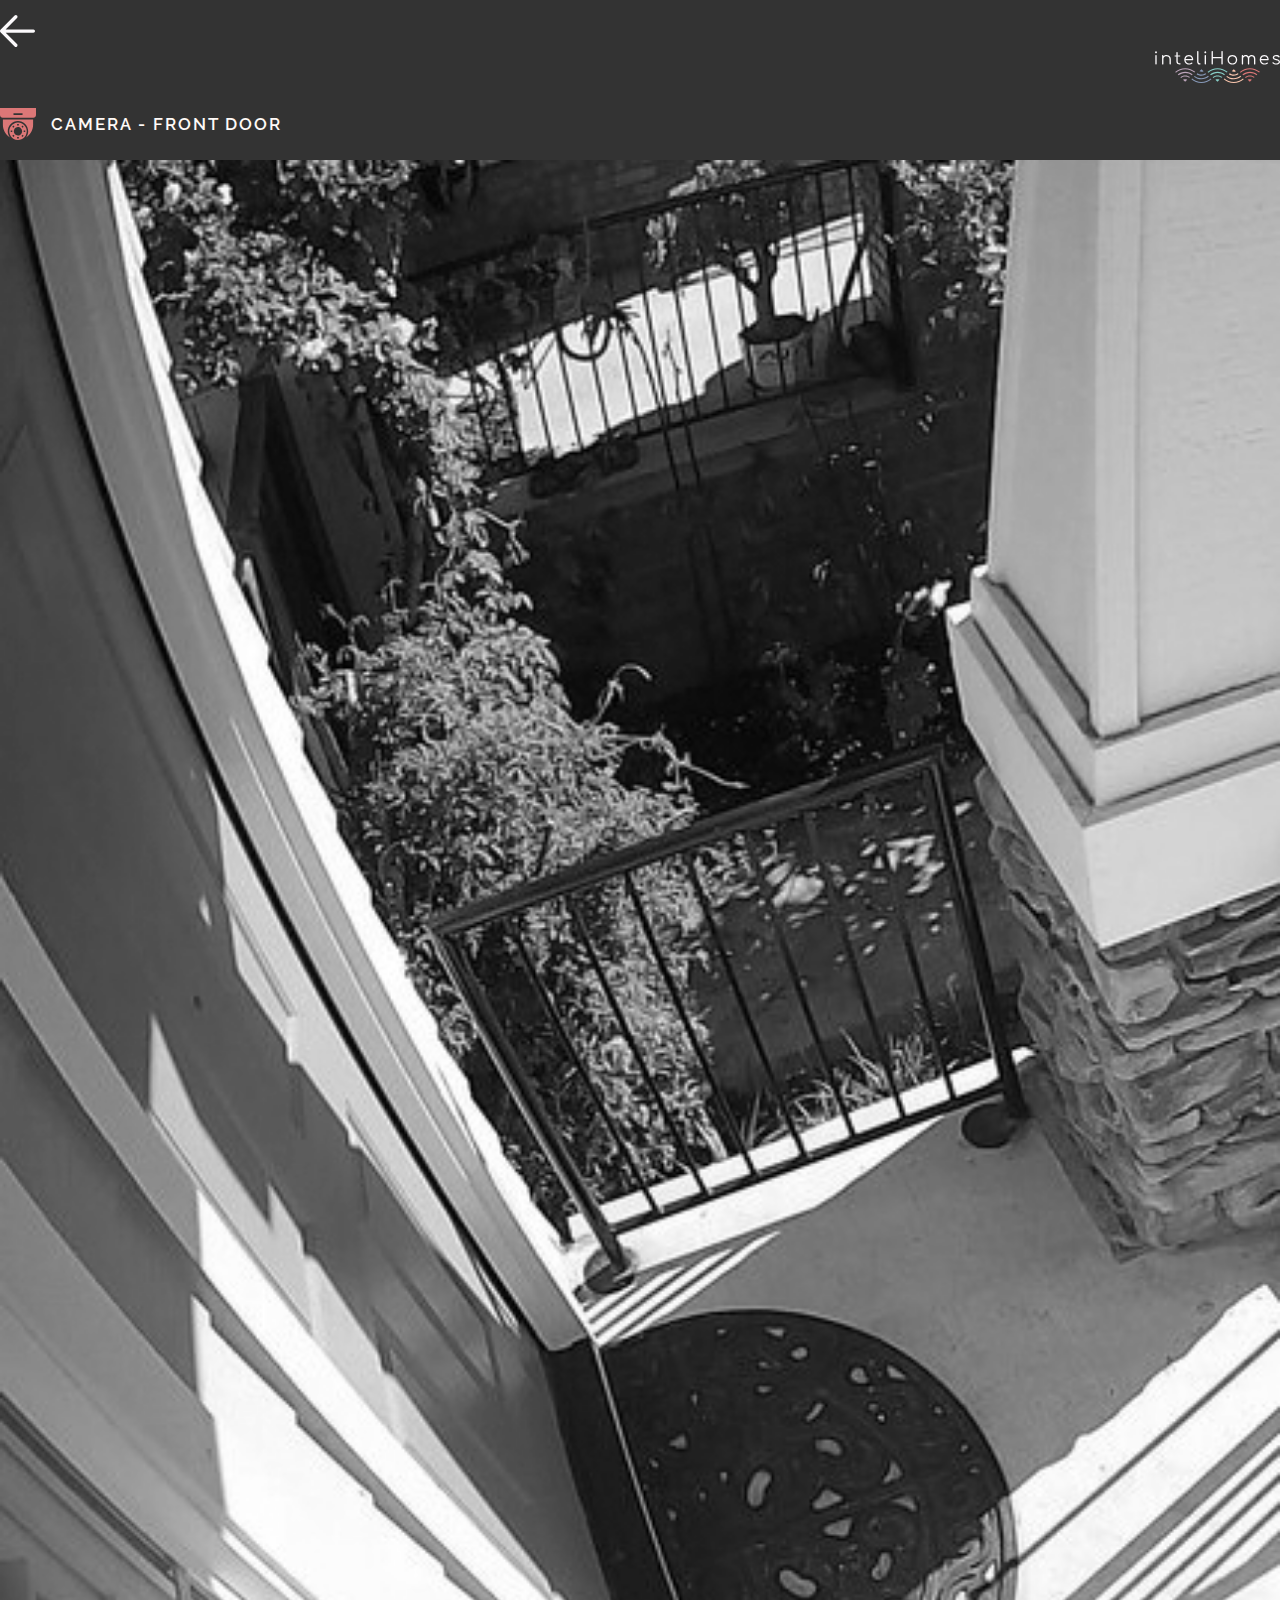
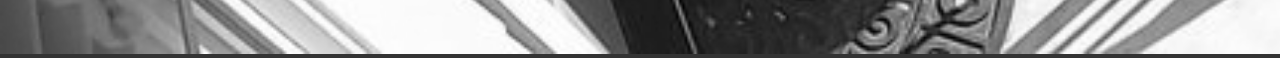
==== cameraOne.html @ 01de30e2 "finished the 2 camera pages" ====
<!DOCTYPE html>
<html>

<head>
    <meta charset="UTF-8">
    <meta name="viewport" content="width=device-width,initial-scale=1">
    <title>Camera One</title>
    <!-- favicon -->
    <link rel="shortcut icon" href="images/favicon/favicon.png">
    <!-- google fonts -->
    <link href="https://fonts.googleapis.com/css?family=Open+Sans:400,600,700|Raleway:400,500,600" rel="stylesheet">
    <!-- bootstrap -->
    <link rel="stylesheet" href="https://stackpath.bootstrapcdn.com/bootstrap/4.1.3/css/bootstrap.min.css"
        integrity="sha384-MCw98/SFnGE8fJT3GXwEOngsV7Zt27NXFoaoApmYm81iuXoPkFOJwJ8ERdknLPMO" crossorigin="anonymous">
    <!-- css -->
    <link rel="stylesheet" href="mainCss/css/style.css" type="text/css">
</head>

<body>
    <div class="container-fluid masterContain">
        <!-- navBar -->
        <div class="row cameraNav">
            <div class="col-6 cameraNav__arrow">
                <a href="securityMain.html">
                    <img class="" src="images/icons/backArrow.svg">
                </a>
            </div>
            <div class="col-6 cameraNav__logo">
                <img src="images/icons/logo.svg">
            </div>
        </div>
        <!-- heading -->
        <div class="row">
            <div class="col-12 cameraHeading">
                <img src="images/icons/camera.svg">
                <p>CAMERA - FRONT DOOR</p>
            </div>
        </div>
        <!-- camera image -->
        <div class="row">
            <div class="col-12">
                <div class="cameraImage">
                    <img src="images/photos/frontDoor.png" alt="">
                </div>
            </div>
        </div>

        



    <!-- javascript links -->
    <script src="https://code.jquery.com/jquery-3.3.1.slim.min.js"
        integrity="sha384-q8i/X+965DzO0rT7abK41JStQIAqVgRVzpbzo5smXKp4YfRvH+8abtTE1Pi6jizo" crossorigin="anonymous">
    </script>
    <script src="https://cdnjs.cloudflare.com/ajax/libs/popper.js/1.14.3/umd/popper.min.js"
        integrity="sha384-ZMP7rVo3mIykV+2+9J3UJ46jBk0WLaUAdn689aCwoqbBJiSnjAK/l8WvCWPIPm49" crossorigin="anonymous">
    </script>
    <script src="https://stackpath.bootstrapcdn.com/bootstrap/4.1.3/js/bootstrap.min.js"
        integrity="sha384-ChfqqxuZUCnJSK3+MXmPNIyE6ZbWh2IMqE241rYiqJxyMiZ6OW/JmZQ5stwEULTy" crossorigin="anonymous">
    </script>
    <script type="text/javascript" src="js/script.js"></script>
</body>

</html>
---- mainCss/css/style.css ----
* {
  padding: 0px;
  margin: 0px;
  box-sizing: border-box;
  list-style-type: none;
  text-decoration: none; }

html, body {
  height: 100%;
  width: 100%;
  background-color: #1F171D; }

.masterContain {
  background-color: #333; }

.signIn {
  width: 320px;
  height: 640px;
  position: absolute;
  top: 50%;
  left: 50%;
  margin-left: -160px;
  margin-top: -320px;
  background-color: #ccc; }

.dashHead {
  width: 100%; }

.dashHead__col {
  padding-top: 15px;
  padding-bottom: 15px; }

.dashHead__logo {
  height: 40px; }

.dashbody__welcome {
  display: flex;
  align-items: center; }

.dashBody__welcome--speech {
  position: relative;
  margin-bottom: 10px;
  margin-top: 10px; }

.dashBody__welcome--text {
  font-family: raleway;
  font-size: 4.3vw;
  border-left: solid 2px #DC7272;
  padding-left: 10px;
  position: absolute;
  left: 13%;
  top: 9%; }

.dashBody__welcome--space {
  letter-spacing: 3px; }

.dashBody__temp {
  margin-top: 20px; }

.tempTab {
  display: none; }

.dashBody__secure {
  display: flex;
  align-items: center;
  border-top: solid 3px #83CFC7;
  border-bottom: solid 3px #83CFC7;
  margin-top: 25px;
  padding-top: 10px;
  padding-bottom: 10px; }

.dashBody__secureText {
  padding-left: 0px;
  padding-right: 0px; }

.dashBody__secureText p {
  font-family: open sans;
  font-size: 2vh;
  font-weight: 600;
  color: #FFFAF7;
  letter-spacing: 2px;
  margin-bottom: 0px; }

.dashBody__secureTick {
  display: flex;
  justify-content: flex-end;
  padding-left: 0px;
  padding-right: 0px; }

.dashBody__secureTick img {
  height: 31px; }

.dashBody__home {
  display: flex;
  align-items: center;
  padding-top: 15px;
  padding-bottom: 10px;
  margin-top: 10px; }

.dashBody__home p {
  font-size: 2.4vh;
  font-family: open sans;
  font-weight: 600;
  color: #FFFAF7;
  margin-bottom: 0px;
  margin-right: 15px; }

.dashBody__home img {
  height: 23px;
  margin-bottom: 9px; }

.dashBody__security {
  display: flex;
  align-items: center;
  padding-top: 8px;
  padding-bottom: 8px;
  margin-top: 10px;
  border: solid 4px #DC7272;
  border-radius: 30px; }

.dashBody__security img {
  height: 32px;
  margin-left: 15px; }

.dashBody__security p {
  font-size: 2.4vh;
  font-family: raleway;
  font-weight: 600;
  color: #FFFAF7;
  letter-spacing: 2px;
  margin-left: 15px;
  margin-bottom: 0px; }

.dashBody__entertainment {
  display: flex;
  align-items: center;
  padding-top: 8px;
  padding-bottom: 8px;
  margin-top: 30px;
  border: solid 4px #83CFC7;
  border-radius: 30px; }

.dashBody__entertainment img {
  height: 32px;
  margin-left: 15px; }

.dashBody__entertainment p {
  font-size: 2.4vh;
  font-family: raleway;
  font-weight: 600;
  color: #FFFAF7;
  letter-spacing: 2px;
  margin-left: 15px;
  margin-bottom: 0px; }

.dashBody__electricity {
  display: flex;
  align-items: center;
  padding-top: 8px;
  padding-bottom: 8px;
  margin-top: 30px;
  margin-bottom: 30px;
  border: solid 4px #FCC6AC;
  border-radius: 30px; }

.dashBody__electricity img {
  height: 32px;
  margin-left: 15px; }

.dashBody__electricity p {
  font-size: 2.4vh;
  font-family: raleway;
  font-weight: 600;
  color: #FFFAF7;
  letter-spacing: 2px;
  margin-left: 15px;
  margin-bottom: 0px; }

.securityNav {
  padding-top: 15px;
  padding-bottom: 5px; }

.securityNav__arrow img {
  height: 32px; }

.securityNav__logo {
  display: flex;
  justify-content: flex-end; }

.securityNav__logo img {
  height: 32px; }

.securityHeading {
  padding-top: 10px;
  padding-bottom: 10px;
  display: flex;
  align-items: center; }

.securityHeading img {
  height: 32px; }

.securityHeading p {
  font-size: 30px;
  font-family: raleway;
  font-weight: 600;
  color: #FFFAF7;
  letter-spacing: 2px;
  margin-left: 15px;
  margin-bottom: 0px; }

.securityLock {
  border: solid 4px #DC7272;
  border-radius: 30px;
  padding: 15px 15px 7px 15px;
  margin-bottom: 25px; }

.securityLock__heading p {
  font-family: open sans;
  font-weight: 600;
  font-size: 20px;
  letter-spacing: 2px;
  color: #FFFAF7;
  margin-bottom: 10px; }

.securityLock__frontDoor {
  display: flex;
  align-items: center; }

.securityLock__frontDoor--text {
  padding: 0; }

.securityLock__frontDoor--text p {
  font-family: raleway;
  font-weight: 400;
  font-size: 20px;
  letter-spacing: 2px;
  color: #FFFAF7;
  margin-bottom: 10px; }

.securityLock__frontDoor--icons {
  padding: 0;
  display: flex;
  justify-content: flex-end; }

.lockIcons {
  height: 20px;
  margin-bottom: 10px;
  margin-left: 15px; }

.securityLock__backDoor {
  display: flex;
  align-items: center; }

.securityLock__backDoor--text {
  padding: 0; }

.securityLock__backDoor--text p {
  font-family: raleway;
  font-weight: 400;
  font-size: 20px;
  letter-spacing: 2px;
  color: #FFFAF7;
  margin-bottom: 10px; }

.securityLock__backDoor--icons {
  padding: 0;
  display: flex;
  justify-content: flex-end; }

.securityLock__garageDoor {
  display: flex;
  align-items: center; }

.securityLock__garageDoor--text {
  padding: 0; }

.securityLock__garageDoor--text p {
  font-family: raleway;
  font-weight: 400;
  font-size: 20px;
  letter-spacing: 2px;
  color: #FFFAF7;
  margin-bottom: 10px; }

.securityLock__garageDoor--icons {
  padding: 0;
  display: flex;
  justify-content: flex-end; }

.securitySmoke {
  border: solid 4px #DC7272;
  border-radius: 30px;
  padding: 15px 15px 7px 15px;
  margin-bottom: 25px; }

.securitySmoke__heading p {
  font-family: open sans;
  font-weight: 600;
  font-size: 20px;
  letter-spacing: 2px;
  color: #FFFAF7;
  margin-bottom: 10px; }

.securitySmoke__livingRoom {
  display: flex;
  align-items: center; }

.securitySmoke__livingRoom--text {
  padding: 0; }

.securitySmoke__livingRoom--text p {
  font-family: raleway;
  font-weight: 400;
  font-size: 20px;
  letter-spacing: 2px;
  color: #FFFAF7;
  margin-bottom: 10px; }

.securitySmoke__livingRoom--icons {
  padding: 0;
  display: flex;
  justify-content: flex-end; }

.smokeIcons {
  height: 20px;
  margin-bottom: 10px;
  margin-left: 15px; }

.securitySmoke__bedRoom {
  display: flex;
  align-items: center; }

.securitySmoke__bedRoom--text {
  padding: 0; }

.securitySmoke__bedRoom--text p {
  font-family: raleway;
  font-weight: 400;
  font-size: 20px;
  letter-spacing: 2px;
  color: #FFFAF7;
  margin-bottom: 10px; }

.securitySmoke__bedRoom--icons {
  padding: 0;
  display: flex;
  justify-content: flex-end; }

.securitySmoke__kitchen {
  display: flex;
  align-items: center; }

.securitySmoke__kitchen--text {
  padding: 0; }

.securitySmoke__kitchen--text p {
  font-family: raleway;
  font-weight: 400;
  font-size: 20px;
  letter-spacing: 2px;
  color: #FFFAF7;
  margin-bottom: 10px; }

.securitySmoke__kitchen--icons {
  padding: 0;
  display: flex;
  justify-content: flex-end; }

.securityCamera {
  border: solid 4px #DC7272;
  border-radius: 30px;
  padding: 15px 15px 7px 15px;
  margin-bottom: 25px; }

.securityCamera__heading p {
  font-family: open sans;
  font-weight: 600;
  font-size: 20px;
  letter-spacing: 2px;
  color: #FFFAF7;
  margin-bottom: 10px; }

.securityCamera__frontDoor {
  display: flex;
  align-items: center; }

.securityCamera__frontDoor--text {
  padding: 0; }

.securityCamera__frontDoor--text p {
  font-family: raleway;
  font-weight: 400;
  font-size: 20px;
  letter-spacing: 2px;
  color: #FFFAF7;
  margin-bottom: 10px; }

.securityCamera__frontDoor--icons {
  padding: 0;
  display: flex;
  justify-content: flex-end; }

.cameraIcons {
  height: 20px;
  margin-bottom: 10px;
  margin-left: 15px; }

.securityCamera__backDoor {
  display: flex;
  align-items: center; }

.securityCamera__backDoor--text {
  padding: 0; }

.securityCamera__backDoor--text p {
  font-family: raleway;
  font-weight: 400;
  font-size: 20px;
  letter-spacing: 2px;
  color: #FFFAF7;
  margin-bottom: 10px; }

.securityCamera__backDoor--icons {
  padding: 0;
  display: flex;
  justify-content: flex-end; }

.securityCamera__livingRoom {
  display: flex;
  align-items: center; }

.securityCamera__livingRoom--text {
  padding: 0; }

.securityCamera__livingRoom--text p {
  font-family: raleway;
  font-weight: 400;
  font-size: 20px;
  letter-spacing: 2px;
  color: #FFFAF7;
  margin-bottom: 10px; }

.securityCamera__livingRoom--icons {
  padding: 0;
  display: flex;
  justify-content: flex-end; }

.viewButton {
  height: 20px;
  width: 48px;
  background-color: #BBA3BA;
  border: none;
  font-family: open sans;
  letter-spacing: 1px;
  color: #FFFAF7;
  font-size: 14px; }

.viewButton--dark {
  height: 20px;
  width: 48px;
  background-color: #3D353C;
  border: none;
  font-family: open sans;
  letter-spacing: 1px;
  color: #525252;
  font-size: 14px; }

.cameraNav {
  padding-top: 15px;
  padding-bottom: 15px; }

.cameraNav__arrow img {
  height: 32px; }

.cameraNav__logo {
  display: flex;
  justify-content: flex-end; }

.cameraNav__logo img {
  height: 32px; }

.cameraHeading {
  padding-top: 10px;
  padding-bottom: 20px;
  display: flex;
  align-items: center; }

.cameraHeading img {
  height: 32px; }

.cameraHeading p {
  font-size: 17px;
  font-family: raleway;
  font-weight: 600;
  color: #FFFAF7;
  letter-spacing: 2px;
  margin-left: 15px;
  margin-bottom: 0px; }

.cameraImage {
  margin-bottom: 25px; }

.cameraImage img {
  width: 100%; }

.entertainmentNav {
  padding-top: 15px;
  padding-bottom: 5px; }

.entertainmentNav__arrow img {
  height: 32px; }

.entertainmentNav__logo {
  display: flex;
  justify-content: flex-end; }

.entertainmentNav__logo img {
  height: 32px; }

.entertainmentHeading {
  padding-top: 10px;
  padding-bottom: 10px;
  display: flex;
  align-items: center; }

.entertainmentHeading img {
  height: 32px; }

.entertainmentHeading p {
  font-size: 30px;
  font-family: raleway;
  font-weight: 600;
  color: #FFFAF7;
  letter-spacing: 2px;
  margin-left: 15px;
  margin-bottom: 0px; }

.electricityNav {
  padding-top: 15px;
  padding-bottom: 5px; }

.electricityNav__arrow img {
  height: 32px; }

.electricityNav__logo {
  display: flex;
  justify-content: flex-end; }

.electricityNav__logo img {
  height: 32px; }

.electricityHeading {
  padding-top: 10px;
  padding-bottom: 10px;
  display: flex;
  align-items: center; }

.electricityHeading img {
  height: 32px; }

.electricityHeading p {
  font-size: 30px;
  font-family: raleway;
  font-weight: 600;
  color: #FFFAF7;
  letter-spacing: 2px;
  margin-left: 15px;
  margin-bottom: 0px; }

/*# sourceMappingURL=style.css.map */
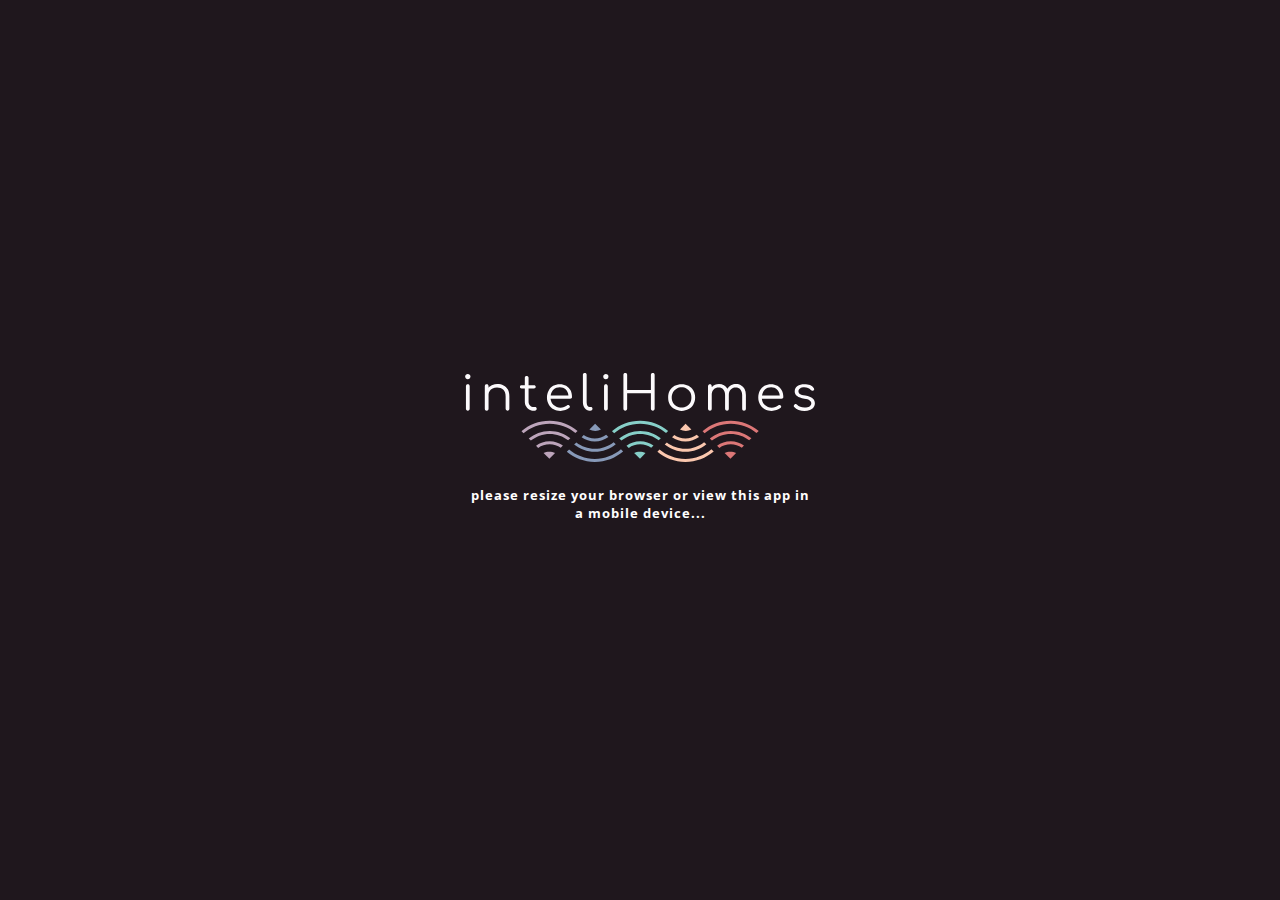
==== commit b6912bc4: "finished appgit add ." ====
--- a/cameraOne.html
+++ b/cameraOne.html
@@ -17,6 +17,13 @@
 </head>
 
 <body>
+    <div class="resize">
+        <div class="resize__display">
+            <img src="images/icons/logo.svg" alt="">
+            <h5>please resize your browser or view this app in a mobile device...</h5>
+        </div>
+    </div>
+    <!-- mobile app -->
     <div class="container-fluid masterContain">
         <!-- navBar -->
         <div class="row cameraNav">
@@ -45,21 +52,21 @@
             </div>
         </div>
 
-        
 
 
 
-    <!-- javascript links -->
-    <script src="https://code.jquery.com/jquery-3.3.1.slim.min.js"
-        integrity="sha384-q8i/X+965DzO0rT7abK41JStQIAqVgRVzpbzo5smXKp4YfRvH+8abtTE1Pi6jizo" crossorigin="anonymous">
-    </script>
-    <script src="https://cdnjs.cloudflare.com/ajax/libs/popper.js/1.14.3/umd/popper.min.js"
-        integrity="sha384-ZMP7rVo3mIykV+2+9J3UJ46jBk0WLaUAdn689aCwoqbBJiSnjAK/l8WvCWPIPm49" crossorigin="anonymous">
-    </script>
-    <script src="https://stackpath.bootstrapcdn.com/bootstrap/4.1.3/js/bootstrap.min.js"
-        integrity="sha384-ChfqqxuZUCnJSK3+MXmPNIyE6ZbWh2IMqE241rYiqJxyMiZ6OW/JmZQ5stwEULTy" crossorigin="anonymous">
-    </script>
-    <script type="text/javascript" src="js/script.js"></script>
+
+        <!-- javascript links -->
+        <script src="https://code.jquery.com/jquery-3.3.1.slim.min.js"
+            integrity="sha384-q8i/X+965DzO0rT7abK41JStQIAqVgRVzpbzo5smXKp4YfRvH+8abtTE1Pi6jizo" crossorigin="anonymous">
+        </script>
+        <script src="https://cdnjs.cloudflare.com/ajax/libs/popper.js/1.14.3/umd/popper.min.js"
+            integrity="sha384-ZMP7rVo3mIykV+2+9J3UJ46jBk0WLaUAdn689aCwoqbBJiSnjAK/l8WvCWPIPm49" crossorigin="anonymous">
+        </script>
+        <script src="https://stackpath.bootstrapcdn.com/bootstrap/4.1.3/js/bootstrap.min.js"
+            integrity="sha384-ChfqqxuZUCnJSK3+MXmPNIyE6ZbWh2IMqE241rYiqJxyMiZ6OW/JmZQ5stwEULTy" crossorigin="anonymous">
+        </script>
+        <script type="text/javascript" src="js/script.js"></script>
 </body>
 
 </html>--- a/mainCss/css/style.css
+++ b/mainCss/css/style.css
@@ -10,18 +10,102 @@
   width: 100%;
   background-color: #1F171D; }
 
-.masterContain {
-  background-color: #333; }
-
-.signIn {
-  width: 320px;
-  height: 640px;
+.resize {
+  height: 100%;
+  width: 100%;
+  position: relative; }
+
+.resize__display {
+  width: 350px;
+  height: 155px;
   position: absolute;
   top: 50%;
   left: 50%;
-  margin-left: -160px;
-  margin-top: -320px;
-  background-color: #ccc; }
+  margin-left: -175px;
+  margin-top: -77.5px; }
+
+.resize__display img {
+  width: 100%;
+  margin-bottom: 20px; }
+
+.resize__display h5 {
+  color: white;
+  font-family: open sans;
+  letter-spacing: 1px;
+  text-align: center; }
+
+.masterContain {
+  display: none; }
+
+.signInContain {
+  height: 100%;
+  width: 100%;
+  position: relative;
+  display: none; }
+
+@media only screen and (max-width: 450px) {
+  .resize {
+    display: none; }
+
+  .masterContain {
+    display: block; }
+
+  .signInContain {
+    height: 100%;
+    width: 100%;
+    position: relative;
+    display: block; } }
+.signIn {
+  width: 250px;
+  height: 290px;
+  position: absolute;
+  top: 50%;
+  left: 50%;
+  margin-left: -125px;
+  margin-top: -170px; }
+
+.signIn__brain {
+  display: flex;
+  justify-content: center; }
+
+.signIn__brain img {
+  width: 60%;
+  height: 100%; }
+
+.signIn__form--username {
+  padding: 15px 0px; }
+
+.signIn__form--username input {
+  width: 100%;
+  height: 34px;
+  font-family: raleway;
+  font-size: 16px;
+  letter-spacing: 1px;
+  text-align: center; }
+
+.signIn__form--password {
+  padding: 0px 0px 15px 0px; }
+
+.signIn__form--password input {
+  width: 100%;
+  height: 34px;
+  font-family: raleway;
+  font-size: 16px;
+  letter-spacing: 1px;
+  text-align: center; }
+
+.signIn__form--signIn input {
+  width: 100%;
+  background-color: #BBA3BA;
+  height: 34px;
+  font-family: open sans;
+  font-weight: 800;
+  font-size: 16px;
+  letter-spacing: 1px;
+  text-align: center;
+  border: 0px;
+  color: white;
+  cursor: pointer; }
 
 .dashHead {
   width: 100%; }
@@ -49,7 +133,7 @@
   padding-left: 10px;
   position: absolute;
   left: 13%;
-  top: 9%; }
+  top: 3.4%; }
 
 .dashBody__welcome--space {
   letter-spacing: 3px; }
@@ -75,7 +159,7 @@
 
 .dashBody__secureText p {
   font-family: open sans;
-  font-size: 2vh;
+  font-size: 16px;
   font-weight: 600;
   color: #FFFAF7;
   letter-spacing: 2px;
@@ -98,7 +182,7 @@
   margin-top: 10px; }
 
 .dashBody__home p {
-  font-size: 2.4vh;
+  font-size: 20px;
   font-family: open sans;
   font-weight: 600;
   color: #FFFAF7;
@@ -123,7 +207,7 @@
   margin-left: 15px; }
 
 .dashBody__security p {
-  font-size: 2.4vh;
+  font-size: 20px;
   font-family: raleway;
   font-weight: 600;
   color: #FFFAF7;
@@ -145,7 +229,7 @@
   margin-left: 15px; }
 
 .dashBody__entertainment p {
-  font-size: 2.4vh;
+  font-size: 20px;
   font-family: raleway;
   font-weight: 600;
   color: #FFFAF7;
@@ -168,7 +252,7 @@
   margin-left: 15px; }
 
 .dashBody__electricity p {
-  font-size: 2.4vh;
+  font-size: 20px;
   font-family: raleway;
   font-weight: 600;
   color: #FFFAF7;
@@ -535,6 +619,328 @@
   margin-left: 15px;
   margin-bottom: 0px; }
 
+.entertainWifi {
+  border: solid 4px #83CFC7;
+  border-radius: 30px;
+  padding: 15px 15px 7px 15px;
+  margin-bottom: 25px; }
+
+.entertainWifi__heading p {
+  font-family: open sans;
+  font-weight: 600;
+  font-size: 20px;
+  letter-spacing: 2px;
+  color: #FFFAF7;
+  margin-bottom: 10px; }
+
+.entertainWifi__livingRoom {
+  display: flex;
+  align-items: center; }
+
+.entertainWifi__livingRoom--text {
+  padding: 0; }
+
+.entertainWifi__livingRoom--text p {
+  font-family: raleway;
+  font-weight: 400;
+  font-size: 20px;
+  letter-spacing: 2px;
+  color: #FFFAF7;
+  margin-bottom: 10px; }
+
+.entertainWifi__livingRoom--icons {
+  padding: 0;
+  display: flex;
+  justify-content: flex-end; }
+
+.entertainIcons {
+  height: 20px;
+  margin-bottom: 10px;
+  margin-left: 15px; }
+
+.entertainWifi__bedRoom {
+  display: flex;
+  align-items: center; }
+
+.entertainWifi__bedRoom--text {
+  padding: 0; }
+
+.entertainWifi__bedRoom--text p {
+  font-family: raleway;
+  font-weight: 400;
+  font-size: 20px;
+  letter-spacing: 2px;
+  color: #FFFAF7;
+  margin-bottom: 10px; }
+
+.entertainWifi__bedRoom--icons {
+  padding: 0;
+  display: flex;
+  justify-content: flex-end; }
+
+.entertainAssist {
+  border: solid 4px #83CFC7;
+  border-radius: 30px;
+  padding: 15px 15px 18px 15px;
+  margin-bottom: 25px; }
+
+.entertainAssist__heading--purple {
+  color: #BBA3BA;
+  font-family: raleway;
+  font-weight: 400;
+  letter-spacing: 3px; }
+
+.entertainAssist__heading p {
+  font-family: open sans;
+  font-weight: 600;
+  font-size: 20px;
+  letter-spacing: 2px;
+  color: #FFFAF7;
+  margin-bottom: 10px; }
+
+.entertainAssist__livingRoom {
+  display: flex;
+  align-items: center; }
+
+.entertainAssist__livingRoom--text {
+  padding: 0; }
+
+.entertainAssist__livingRoom--text p {
+  font-family: raleway;
+  font-weight: 400;
+  font-size: 20px;
+  letter-spacing: 2px;
+  color: #FFFAF7;
+  margin-bottom: 5px; }
+
+.entertainAssist__livingRoom--icons {
+  padding: 0;
+  display: flex;
+  justify-content: flex-end; }
+
+.entertainAssist__livingRoomOnOff {
+  display: flex;
+  align-items: center; }
+
+.entertainAssist__livingRoomOnOff--text {
+  padding: 0; }
+
+.entertainAssist__livingRoomOnOff--text p {
+  font-family: raleway;
+  font-weight: 400;
+  font-size: 20px;
+  letter-spacing: 2px;
+  color: #FFFAF7;
+  margin-bottom: 0px; }
+
+.musicText p {
+  margin-bottom: 15px; }
+
+.entertainAssist__livingRoomOnOff--icons {
+  padding: 0;
+  display: flex;
+  justify-content: flex-end; }
+
+.entertainAssist__bedRoom {
+  display: flex;
+  align-items: center;
+  padding-top: 15px; }
+
+.entertainAssist__bedRoom--text {
+  padding: 0; }
+
+.entertainAssist__bedRoom--text p {
+  font-family: raleway;
+  font-weight: 400;
+  font-size: 20px;
+  letter-spacing: 2px;
+  color: #FFFAF7;
+  margin-bottom: 5px; }
+
+.entertainAssist__bedRoom--icons {
+  padding: 0;
+  display: flex;
+  justify-content: flex-end; }
+
+.entertainAssist__bedRoomOnOff {
+  display: flex;
+  align-items: center; }
+
+.entertainAssist__bedRoomOnOff--text {
+  padding: 0; }
+
+.entertainAssist__bedRoomOnOff--text p {
+  font-family: raleway;
+  font-weight: 400;
+  font-size: 20px;
+  letter-spacing: 2px;
+  color: #FFFAF7;
+  margin-bottom: 0px; }
+
+.musicText p {
+  margin-bottom: 15px; }
+
+.entertainAssist__bedRoomOnOff--icons {
+  padding: 0;
+  display: flex;
+  justify-content: flex-end; }
+
+.entertainAssist__kitchen {
+  display: flex;
+  align-items: center;
+  padding-top: 15px; }
+
+.entertainAssist__kitchen--text {
+  padding: 0; }
+
+.entertainAssist__kitchen--text p {
+  font-family: raleway;
+  font-weight: 400;
+  font-size: 20px;
+  letter-spacing: 2px;
+  color: #FFFAF7;
+  margin-bottom: 5px; }
+
+.entertainAssist__kitchen--icons {
+  padding: 0;
+  display: flex;
+  justify-content: flex-end; }
+
+.entertainAssist__kitchenOnOff {
+  display: flex;
+  align-items: center; }
+
+.entertainAssist__kitchenOnOff--text {
+  padding: 0; }
+
+.entertainAssist__kitchenOnOff--text p {
+  font-family: raleway;
+  font-weight: 400;
+  font-size: 20px;
+  letter-spacing: 2px;
+  color: #FFFAF7;
+  margin-bottom: 0px; }
+
+.musicText p {
+  margin-bottom: 15px; }
+
+.entertainAssist__kitchenOnOff--icons {
+  padding: 0;
+  display: flex;
+  justify-content: flex-end; }
+
+.entertainTV {
+  border: solid 4px #83CFC7;
+  border-radius: 30px;
+  padding: 15px 15px 7px 15px;
+  margin-bottom: 25px; }
+
+.entertainTV__smartTV {
+  display: flex;
+  align-items: center; }
+
+.entertainTV__smartTV--text {
+  padding: 0; }
+
+.entertainTV__smartTV--text p {
+  font-family: open sans;
+  font-weight: 600;
+  font-size: 20px;
+  letter-spacing: 2px;
+  color: #FFFAF7;
+  margin-bottom: 10px; }
+
+.entertainTV__smartTV--icons {
+  padding: 0;
+  display: flex;
+  justify-content: flex-end; }
+
+.entertainTV__onOff {
+  display: flex;
+  align-items: center; }
+
+.entertainTV__onOff--text {
+  padding: 0; }
+
+.entertainTV__onOff--text p {
+  font-family: raleway;
+  font-weight: 400;
+  font-size: 20px;
+  letter-spacing: 2px;
+  color: #FFFAF7;
+  margin-bottom: 0px; }
+
+.entertainTV__onOff--icons {
+  padding: 0;
+  display: flex;
+  justify-content: flex-end; }
+
+.entertainTV__controlsTop {
+  display: flex;
+  justify-content: space-between;
+  padding: 15px 0px; }
+
+.entertainTV__icons {
+  height: 40px; }
+
+.entertainTV__controlsBottom {
+  display: flex;
+  justify-content: space-between;
+  padding: 15px 0px; }
+
+/*SWITCH (W3Schools)*/
+.switch {
+  position: relative;
+  display: inline-block;
+  width: 54px;
+  height: 24px;
+  margin-bottom: 0px; }
+
+.switch input {
+  display: none; }
+
+.slider {
+  position: absolute;
+  cursor: pointer;
+  top: 0;
+  left: 0;
+  right: 0;
+  bottom: 0;
+  background-color: #3D353C;
+  -webkit-transition: .4s;
+  transition: .4s; }
+
+.slider:before {
+  position: absolute;
+  content: "";
+  height: 20px;
+  width: 20px;
+  left: 4px;
+  bottom: 2px;
+  background-color: #83CFC7;
+  -webkit-transition: .4s;
+  transition: .4s; }
+
+input:checked + .slider {
+  background-color: #3D353C; }
+
+input:focus + .slider {
+  box-shadow: 0 0 1px #3D353C; }
+
+input:checked + .slider:before {
+  -webkit-transform: translateX(26px);
+  -ms-transform: translateX(26px);
+  transform: translateX(26px);
+  background-color: #DC7272; }
+
+/* Rounded sliders */
+.slider.round {
+  border-radius: 34px; }
+
+.slider.round:before {
+  border-radius: 50%; }
+
+/*SWITCH ENDS*/
 .electricityNav {
   padding-top: 15px;
   padding-bottom: 5px; }
@@ -567,4 +973,365 @@
   margin-left: 15px;
   margin-bottom: 0px; }
 
+.electricityPower {
+  border: solid 4px #FCC6AC;
+  border-radius: 30px;
+  padding: 15px 15px 15px 15px;
+  margin-bottom: 25px; }
+
+.electricityPower__heading {
+  display: flex;
+  align-items: center; }
+
+.electricityPower__heading--text {
+  padding: 0; }
+
+.electricityPower__heading--text p {
+  font-family: open sans;
+  font-weight: 600;
+  font-size: 20px;
+  letter-spacing: 2px;
+  color: #FFFAF7;
+  margin-bottom: 0px; }
+
+.electricityPower__heading--icons {
+  padding: 0;
+  display: flex;
+  justify-content: flex-end; }
+
+.electricityIcons {
+  height: 20px;
+  margin-bottom: 10px;
+  margin-left: 15px; }
+
+.electricityPower__bathroom {
+  display: flex;
+  align-items: center; }
+
+.electricityPower__bathroom--text {
+  padding: 0; }
+
+.electricityPower__bathroom--text p {
+  font-family: raleway;
+  font-weight: 400;
+  font-size: 20px;
+  letter-spacing: 2px;
+  color: #FFFAF7;
+  margin-bottom: 5px;
+  margin-top: 10px; }
+
+.electricityPower__bathroom--bar {
+  height: 16px;
+  background-color: #DC7272;
+  width: 75%;
+  border-top-right-radius: 10px;
+  border-bottom-right-radius: 10px;
+  margin-bottom: 5px; }
+
+.electricityPower__bathroom--smallText {
+  font-family: open sans;
+  font-weight: 400;
+  font-size: 20px;
+  letter-spacing: 2px;
+  color: #FFFAF7;
+  margin-bottom: 0px; }
+
+.electricityPower__kitchen {
+  display: flex;
+  align-items: center; }
+
+.electricityPower__kitchen--text {
+  padding: 0; }
+
+.electricityPower__kitchen--text p {
+  font-family: raleway;
+  font-weight: 400;
+  font-size: 20px;
+  letter-spacing: 2px;
+  color: #FFFAF7;
+  margin-bottom: 5px;
+  margin-top: 10px; }
+
+.electricityPower__kitchen--bar {
+  height: 16px;
+  background-color: #FCC6AC;
+  width: 55%;
+  border-top-right-radius: 10px;
+  border-bottom-right-radius: 10px;
+  margin-bottom: 5px; }
+
+.electricityPower__kitchen--smallText {
+  font-family: open sans;
+  font-weight: 400;
+  font-size: 20px;
+  letter-spacing: 2px;
+  color: #FFFAF7;
+  margin-bottom: 0px; }
+
+.electricityPower__livingRoom {
+  display: flex;
+  align-items: center; }
+
+.electricityPower__livingRoom--text {
+  padding: 0; }
+
+.electricityPower__livingRoom--text p {
+  font-family: raleway;
+  font-weight: 400;
+  font-size: 20px;
+  letter-spacing: 2px;
+  color: #FFFAF7;
+  margin-bottom: 5px;
+  margin-top: 10px; }
+
+.electricityPower__livingRoom--bar {
+  height: 16px;
+  background-color: #8799B8;
+  width: 30%;
+  border-top-right-radius: 10px;
+  border-bottom-right-radius: 10px;
+  margin-bottom: 5px; }
+
+.electricityPower__livingRoom--smallText {
+  font-family: open sans;
+  font-weight: 400;
+  font-size: 20px;
+  letter-spacing: 2px;
+  color: #FFFAF7;
+  margin-bottom: 0px; }
+
+.electricityPower__bedroom {
+  display: flex;
+  align-items: center; }
+
+.electricityPower__bedroom--text {
+  padding: 0; }
+
+.electricityPower__bedroom--text p {
+  font-family: raleway;
+  font-weight: 400;
+  font-size: 20px;
+  letter-spacing: 2px;
+  color: #FFFAF7;
+  margin-bottom: 5px;
+  margin-top: 10px; }
+
+.electricityPower__bedroom--bar {
+  height: 16px;
+  background-color: #83CFC7;
+  width: 15%;
+  border-top-right-radius: 10px;
+  border-bottom-right-radius: 10px;
+  margin-bottom: 5px; }
+
+.electricityPower__bedroom--smallText {
+  font-family: open sans;
+  font-weight: 400;
+  font-size: 20px;
+  letter-spacing: 2px;
+  color: #FFFAF7;
+  margin-bottom: 0px; }
+
+.electricityClimate {
+  border: solid 4px #FCC6AC;
+  border-radius: 30px;
+  padding: 15px 15px 12px 15px;
+  margin-bottom: 25px; }
+
+.electricityClimate__heading p {
+  font-family: open sans;
+  font-weight: 600;
+  font-size: 20px;
+  letter-spacing: 2px;
+  color: #FFFAF7;
+  margin-bottom: 5px; }
+
+.electricityClimate__livingRoom {
+  display: flex;
+  align-items: center;
+  padding-top: 10px;
+  padding-bottom: 5px; }
+
+.electricityClimate__livingRoom--text {
+  padding: 0; }
+
+.electricityClimate__livingRoom--text p {
+  font-family: raleway;
+  font-weight: 400;
+  font-size: 20px;
+  letter-spacing: 2px;
+  color: #FFFAF7;
+  margin-bottom: 5px; }
+
+.electricityClimate__livingRoom--icons {
+  padding: 0;
+  display: flex;
+  justify-content: flex-end; }
+
+.electricityIcons {
+  height: 20px;
+  margin-bottom: 10px;
+  margin-left: 15px; }
+
+.electricityClimate__livingRoomMode {
+  display: flex;
+  align-items: center;
+  padding-bottom: 5px; }
+
+.electricityClimate__livingRoomMode--text {
+  padding: 0; }
+
+.electricityClimate__livingRoomMode--text p {
+  font-family: open sans;
+  font-weight: 400;
+  font-size: 20px;
+  letter-spacing: 2px;
+  color: #FFFAF7;
+  margin-bottom: 5px; }
+
+.electricityClimate__livingRoomMode--icons {
+  padding: 0;
+  display: flex;
+  justify-content: flex-end; }
+
+.btn {
+  padding: 3px 12px;
+  background-color: #3D353C;
+  border: solid 2px #555;
+  border-radius: 10px;
+  font-family: open sans;
+  font-weight: bold;
+  font-size: 9px;
+  color: #FFFAF7;
+  margin-left: 5px; }
+
+.btnCool {
+  border: solid 2px #8799B8; }
+
+.btnAuto {
+  border: solid 2px #BBA3BA; }
+
+.electricityClimate__bedroom {
+  display: flex;
+  align-items: center;
+  padding-top: 15px;
+  padding-bottom: 5px; }
+
+.electricityClimate__bedroom--text {
+  padding: 0; }
+
+.electricityClimate__bedroom--text p {
+  font-family: raleway;
+  font-weight: 400;
+  font-size: 20px;
+  letter-spacing: 2px;
+  color: #FFFAF7;
+  margin-bottom: 10px; }
+
+.electricityClimate__bedroom--icons {
+  padding: 0;
+  display: flex;
+  justify-content: flex-end; }
+
+.electricityClimate__bedroomMode {
+  display: flex;
+  align-items: center;
+  padding-bottom: 5px; }
+
+.electricityClimate__bedroomMode--text {
+  padding: 0; }
+
+.electricityClimate__bedroomMode--text p {
+  font-family: open sans;
+  font-weight: 400;
+  font-size: 20px;
+  letter-spacing: 2px;
+  color: #FFFAF7;
+  margin-bottom: 5px; }
+
+.electricityClimate__bedroomMode--icons {
+  padding: 0;
+  display: flex;
+  justify-content: flex-end; }
+
+.btnHeat {
+  border: solid 2px #FCC6AC; }
+
+.btnOff {
+  border: solid 2px #DC7272; }
+
+.electricityOven {
+  border: solid 4px #FCC6AC;
+  border-radius: 30px;
+  padding: 15px 15px 10px 15px;
+  margin-bottom: 25px; }
+
+.electricityOven__smartOven {
+  display: flex;
+  align-items: center; }
+
+.electricityOven__smartOven--text {
+  padding: 0; }
+
+.electricityOven__smartOven--text p {
+  font-family: open sans;
+  font-weight: 600;
+  font-size: 20px;
+  letter-spacing: 2px;
+  color: #FFFAF7;
+  margin-bottom: 10px; }
+
+.electricityOven__smartOven--icons {
+  padding: 0;
+  display: flex;
+  justify-content: flex-end; }
+
+.electricityOven__onOff {
+  display: flex;
+  align-items: center;
+  padding-bottom: 5px; }
+
+.electricityOven__onOff--text {
+  padding: 0; }
+
+.electricityOven__onOff--text p {
+  font-family: raleway;
+  font-weight: 400;
+  font-size: 20px;
+  letter-spacing: 2px;
+  color: #FFFAF7;
+  margin-bottom: 5px; }
+
+.electricityOven__onOff--icons {
+  padding: 0;
+  display: flex;
+  justify-content: flex-end; }
+
+.electricityOven__ovenMode {
+  display: flex;
+  align-items: center;
+  padding-bottom: 5px; }
+
+.electricityOven__ovenMode--text {
+  padding: 0; }
+
+.electricityOven__ovenMode--text p {
+  font-family: open sans;
+  font-weight: 400;
+  font-size: 20px;
+  letter-spacing: 2px;
+  color: #FFFAF7;
+  margin-bottom: 5px; }
+
+.electricityOven__ovenMode--icons {
+  padding: 0;
+  display: flex;
+  justify-content: flex-end; }
+
+.btnOn {
+  border: solid 2px #83CFC7; }
+
+.btnGrill {
+  border: solid 2px #DC7272; }
+
 /*# sourceMappingURL=style.css.map */
